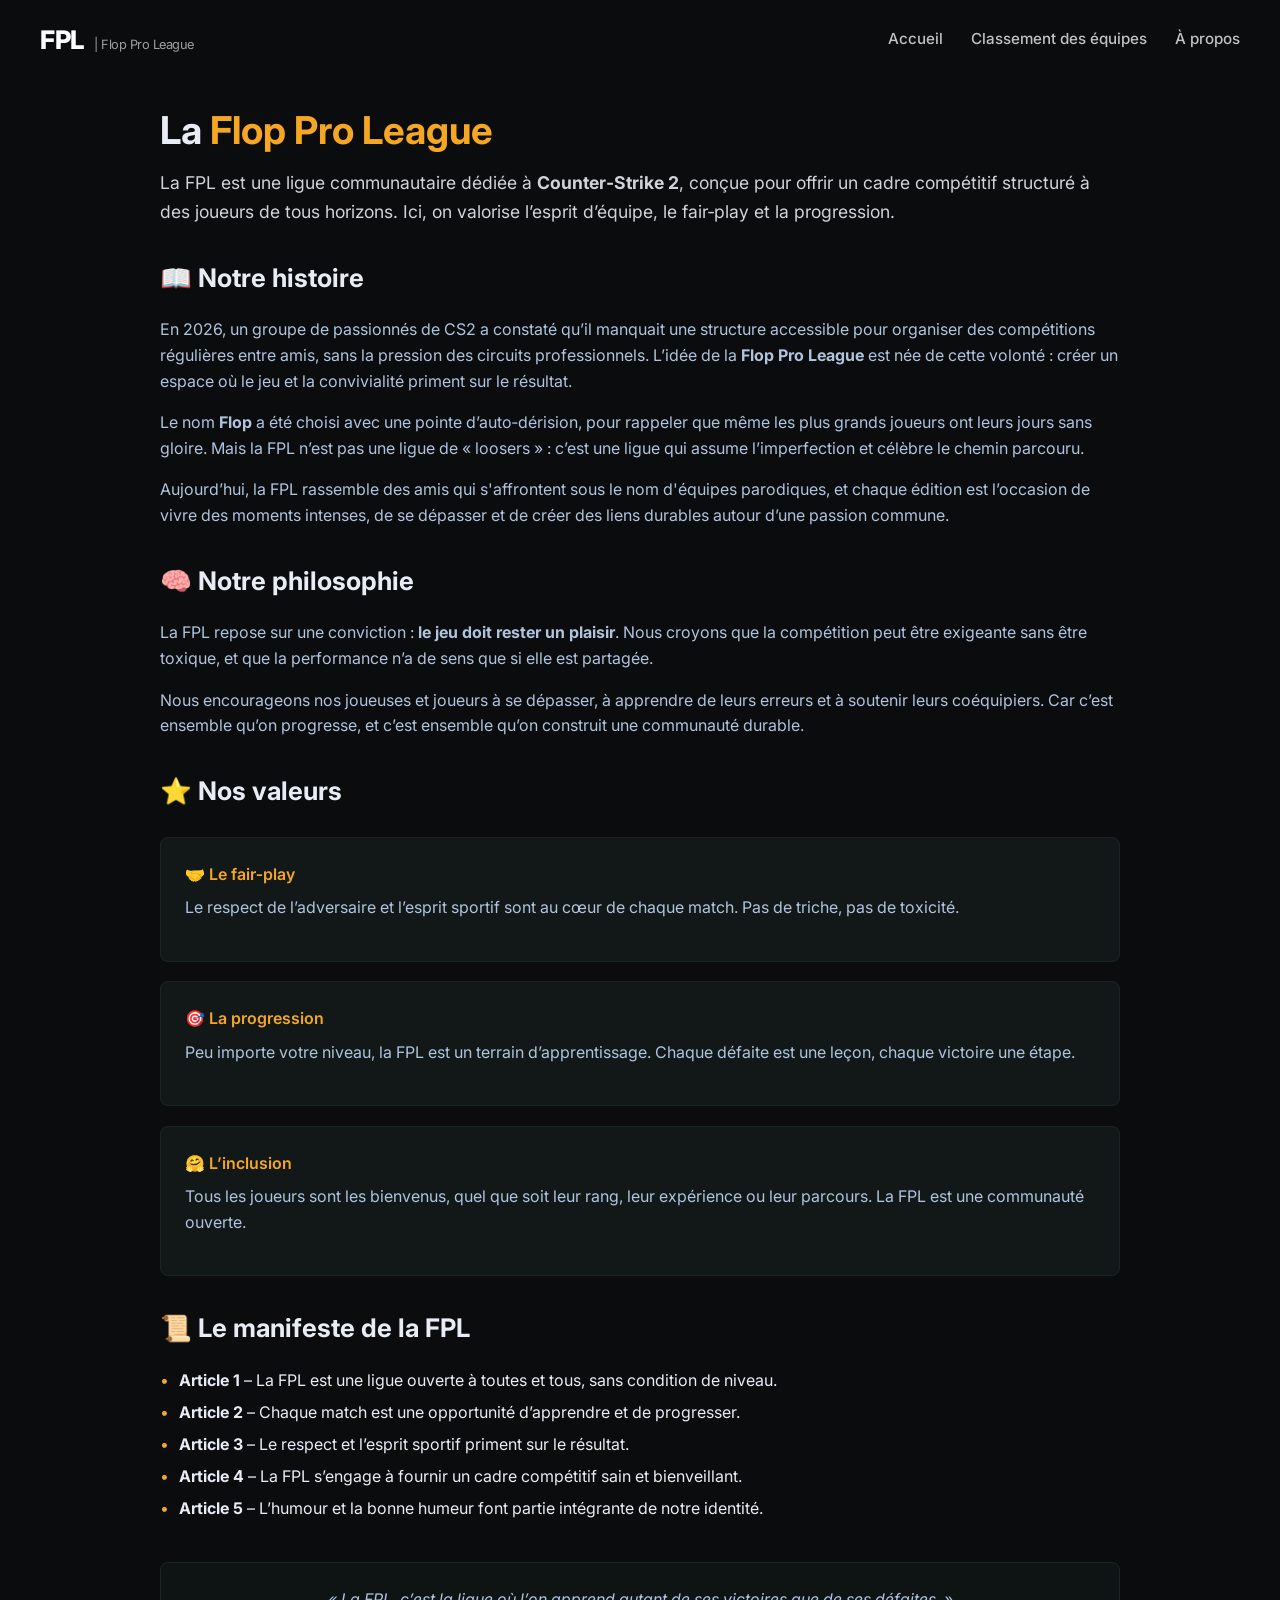
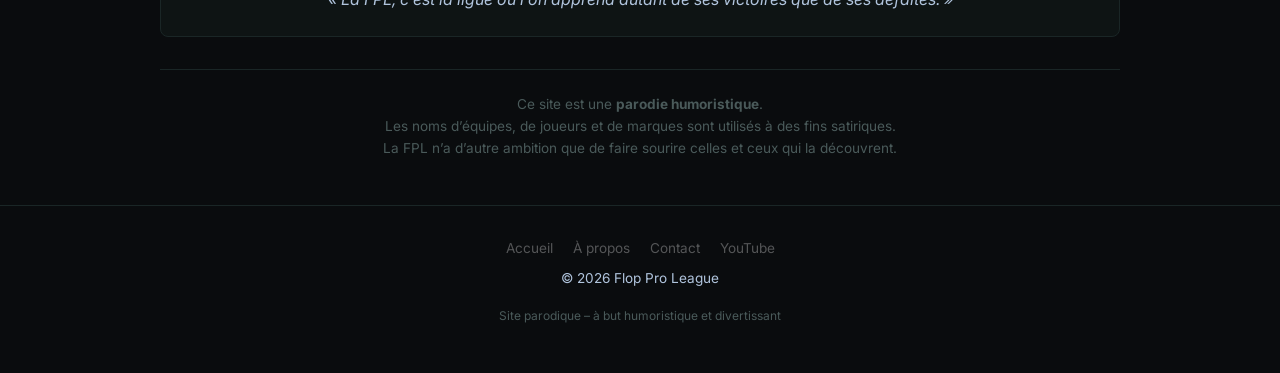
==== about.html @ effb081c "Commit initial" ====
<!DOCTYPE html>
<html lang="fr">
<head>
    <meta charset="UTF-8" />
    <meta name="viewport" content="width=device-width, initial-scale=1.0" />
    <title>À propos – FPL</title>
    <link rel="stylesheet" href="styles.css" />
</head>
<body>

    <div id="header-placeholder"></div>

    <main class="page-content">

        <h1>La <span class="highlight">Flop Pro League</span></h1>

        <p style="font-size:1.1rem; color:#d0d4d8;">
            La FPL est une ligue communautaire dédiée à <strong>Counter‑Strike 2</strong>,
            conçue pour offrir un cadre compétitif structuré à des joueurs de tous horizons.
            Ici, on valorise l’esprit d’équipe, le fair‑play et la progression.
        </p>

        <!-- ===== HISTOIRE ===== -->
        <h2>📖 Notre histoire</h2>
        <p>
            En 2026, un groupe de passionnés de CS2 a constaté qu’il manquait une structure
            accessible pour organiser des compétitions régulières entre amis, sans la pression
            des circuits professionnels. L’idée de la <strong>Flop Pro League</strong> est née
            de cette volonté : créer un espace où le jeu et la convivialité priment sur le résultat.
        </p>
        <p>
            Le nom <strong>Flop</strong> a été choisi avec une pointe d’auto‑dérision, pour
            rappeler que même les plus grands joueurs ont leurs jours sans gloire.
            Mais la FPL n’est pas une ligue de « loosers » : c’est une ligue qui assume
            l’imperfection et célèbre le chemin parcouru.
        </p>
        <p>
            Aujourd’hui, la FPL rassemble des amis qui s'affrontent sous le nom d'équipes parodiques,
            et chaque édition est l’occasion de vivre des moments intenses, de se dépasser et de créer
            des liens durables autour d’une passion commune.
        </p>

        <!-- ===== PHILOSOPHIE ===== -->
        <h2>🧠 Notre philosophie</h2>
        <p>
            La FPL repose sur une conviction : <strong>le jeu doit rester un plaisir</strong>.
            Nous croyons que la compétition peut être exigeante sans être toxique, et que
            la performance n’a de sens que si elle est partagée.
        </p>
        <p>
            Nous encourageons nos joueuses et joueurs à se dépasser, à apprendre de leurs
            erreurs et à soutenir leurs coéquipiers. Car c’est ensemble qu’on progresse,
            et c’est ensemble qu’on construit une communauté durable.
        </p>

        <!-- ===== VALEURS ===== -->
        <h2>⭐ Nos valeurs</h2>

        <div class="card">
            <div class="card-title">🤝 Le fair‑play</div>
            <p>Le respect de l’adversaire et l’esprit sportif sont au cœur de chaque match. Pas de triche, pas de toxicité.</p>
        </div>

        <div class="card">
            <div class="card-title">🎯 La progression</div>
            <p>Peu importe votre niveau, la FPL est un terrain d’apprentissage. Chaque défaite est une leçon, chaque victoire une étape.</p>
        </div>

        <div class="card">
            <div class="card-title">🤗 L’inclusion</div>
            <p>Tous les joueurs sont les bienvenus, quel que soit leur rang, leur expérience ou leur parcours. La FPL est une communauté ouverte.</p>
        </div>

        <!-- ===== MANIFESTE ===== -->
        <h2>📜 Le manifeste de la FPL</h2>
        <ul>
            <li><strong>Article 1</strong> – La FPL est une ligue ouverte à toutes et tous, sans condition de niveau.</li>
            <li><strong>Article 2</strong> – Chaque match est une opportunité d’apprendre et de progresser.</li>
            <li><strong>Article 3</strong> – Le respect et l’esprit sportif priment sur le résultat.</li>
            <li><strong>Article 4</strong> – La FPL s’engage à fournir un cadre compétitif sain et bienveillant.</li>
            <li><strong>Article 5</strong> – L’humour et la bonne humeur font partie intégrante de notre identité.</li>
        </ul>

        <!-- ===== CONCLUSION ===== -->
        <div style="margin-top:2.5rem; padding:1.5rem; background:#0e1414; border-radius:8px; border:1px solid #1a2626; text-align:center;">
            <p style="color:#b0c4dd; font-style:italic; margin:0;">
                « La FPL, c’est la ligue où l’on apprend autant de ses victoires que de ses défaites. »
            </p>
        </div>

        <p style="margin-top:2rem; font-size:0.85rem; color:#4a5a5a; text-align:center; border-top:1px solid #1a2626; padding-top:1.5rem;">
            Ce site est une <strong>parodie humoristique</strong>.<br />
            Les noms d’équipes, de joueurs et de marques sont utilisés à des fins satiriques.<br />
            La FPL n’a d’autre ambition que de faire sourire celles et ceux qui la découvrent.
        </p>

    </main>

    <div id="footer-placeholder"></div>

    <script src="script.js"></script>
</body>
</html>
---- styles.css ----
/* ==========================================
   IMPORTS
   ========================================== */
@import url('https://fonts.googleapis.com/css2?family=Inter:wght@400;600;700;800;900&display=swap');

/* ==========================================
   RESET & BASE
   ========================================== */
* {
    margin: 0;
    padding: 0;
    box-sizing: border-box;
}

body {
    font-family: 'Inter', 'Segoe UI', Roboto, system-ui, sans-serif;
    background: #0a0c0e;
    color: #e8edf5;
    line-height: 1.6;
    min-height: 100vh;
    display: flex;
    flex-direction: column;
}

a {
    color: #f5a623;
    text-decoration: none;
    transition: 0.2s;
}
a:hover {
    color: #d48c1a;
}

/* ==========================================
   HEADER
   ========================================== */
.site-header {
    position: fixed;
    top: 0;
    left: 0;
    width: 100%;
    z-index: 100;
    padding: 20px 40px;
    display: flex;
    justify-content: space-between;
    align-items: center;
    flex-wrap: wrap;
    gap: 1rem;
    background: transparent;
    border-bottom: none;
}

.logo {
    font-size: 1.6rem;
    font-weight: 800;
    color: #fff;
    letter-spacing: -0.5px;
}
.logo span {
    background: linear-gradient(135deg, #f5a623, #d48c1a);
    -webkit-background-clip: text;
    -webkit-text-fill-color: transparent;
    background-clip: text;
}
.logo small {
    font-size: 0.8rem;
    font-weight: 400;
    color: rgba(255, 255, 255, 0.6);
    -webkit-text-fill-color: rgba(255, 255, 255, 0.6);
    margin-left: 6px;
}

.nav-links {
    display: flex;
    gap: 28px;
    align-items: center;
}
.nav-links a {
    color: rgba(255, 255, 255, 0.75);
    text-decoration: none;
    font-size: 0.95rem;
    font-weight: 500;
    transition: 0.2s;
    padding: 4px 0;
    border-bottom: 2px solid transparent;
}
.nav-links a:hover {
    color: #fff;
    border-bottom-color: #f5a623;
}

/* ==========================================
   FOOTER
   ========================================== */
.site-footer {
    background: #0a0c0e;
    border-top: 1px solid #1a2626;
    padding: 2rem 1.5rem;
    text-align: center;
    font-size: 0.85rem;
    color: rgba(255, 255, 255, 0.3);
    margin-top: auto;
}
.site-footer .footer-links {
    display: flex;
    justify-content: center;
    gap: 20px;
    flex-wrap: wrap;
    margin-bottom: 0.5rem;
}
.site-footer .footer-links a {
    color: rgba(255, 255, 255, 0.3);
}
.site-footer .footer-links a:hover {
    color: #f5a623;
}

/* ==========================================
   PAGES GÉNÉRIQUES (about, contact)
   ========================================== */
.page-content {
    flex: 1;
    max-width: 1000px;
    margin: 0 auto;
    width: 100%;
    padding: 100px 20px 30px;
}

h1 {
    font-size: 2.4rem;
    font-weight: 700;
    color: #e8edf5;
    margin-bottom: 0.5rem;
}
h1 .highlight {
    color: #f5a623;
}
h2 {
    font-size: 1.6rem;
    color: #e8edf5;
    margin: 2rem 0 0.8rem;
    padding-bottom: 6px;
}
h3 {
    font-size: 1.2rem;
    color: #f5a623;
    margin: 1.2rem 0 0.4rem;
}
p {
    margin-bottom: 1rem;
    color: #b0c4dd;
}
ul {
    list-style: none;
    padding-left: 0;
}
ul li {
    margin-bottom: 0.4rem;
    padding-left: 1.2rem;
    position: relative;
}
ul li::before {
    content: "•";
    color: #f5a623;
    position: absolute;
    left: 0;
}

.card {
    background: #121818;
    border: 1px solid #1a2626;
    border-radius: 8px;
    padding: 1.5rem;
    margin: 1.2rem 0;
}
.card .card-title {
    font-weight: 600;
    color: #f5a623;
    margin-bottom: 0.5rem;
}

/* ==========================================
   FAQ
   ========================================== */
.faq-item {
    border-bottom: 1px solid #1a2626;
    padding: 0.8rem 0;
}
.faq-item:last-child {
    border-bottom: none;
}
.faq-question {
    font-weight: 600;
    color: #e8edf5;
    cursor: pointer;
    display: flex;
    justify-content: space-between;
    align-items: center;
}
.faq-question:hover {
    color: #f5a623;
}
.faq-question .toggle {
    font-size: 1.2rem;
    color: #f5a623;
}
.faq-answer {
    display: none;
    padding-top: 0.4rem;
    color: #b0c4dd;
}
.faq-answer.open {
    display: block;
}

/* ==========================================
   RESPONSIVE COMMUN
   ========================================== */
@media (max-width: 700px) {
    .site-header {
        padding: 16px 20px;
    }
    .logo {
        font-size: 1.3rem;
    }
    .nav-links {
        gap: 16px;
    }
    .nav-links a {
        font-size: 0.85rem;
    }
    .page-content {
        padding-top: 80px;
    }
    h1 {
        font-size: 1.8rem;
    }
}

@media (max-width: 480px) {
    .site-header {
        flex-direction: column;
        align-items: stretch;
        gap: 8px;
    }
    .nav-links {
        justify-content: center;
    }
}

/* ==========================================
   STYLES INDEX.HTML (hero, stats, editions)
   ========================================== */
.hero {
    position: relative;
    height: 100vh;
    min-height: 650px;
    display: flex;
    flex-direction: column;
    justify-content: center;
    align-items: center;
    text-align: center;
    padding: 2rem 1.5rem;
    overflow: hidden;
}
.hero-video {
    position: absolute;
    top: 0;
    left: 0;
    width: 100%;
    height: 100%;
    object-fit: cover;
    z-index: 0;
}
.hero-overlay {
    position: absolute;
    top: 0;
    left: 0;
    width: 100%;
    height: 100%;
    background: rgba(10, 12, 14, 0.6);
    z-index: 1;
}
.hero-content {
    position: relative;
    z-index: 2;
    max-width: 850px;
    padding: 0 20px;
}
.hero-badge {
    display: inline-block;
    background: rgba(245, 166, 35, 0.15);
    border: 1px solid rgba(245, 166, 35, 0.3);
    color: #f5a623;
    padding: 0.4rem 1.4rem;
    border-radius: 30px;
    font-size: 0.75rem;
    text-transform: uppercase;
    letter-spacing: 2px;
    font-weight: 600;
    margin-bottom: 1.5rem;
}
.hero h1 {
    font-size: clamp(2.8rem, 9vw, 5.5rem);
    font-weight: 900;
    line-height: 1.05;
    margin-bottom: 0.5rem;
    letter-spacing: -1px;
    color: #fff;
}
.hero h1 .highlight {
    background: linear-gradient(135deg, #f5a623, #d48c1a);
    -webkit-background-clip: text;
    -webkit-text-fill-color: transparent;
    background-clip: text;
}
.hero .subtitle {
    font-size: 1.3rem;
    color: rgba(255, 255, 255, 0.7);
    font-weight: 300;
    letter-spacing: 1px;
    margin-bottom: 0.5rem;
}
.hero .tagline {
    font-size: 1.1rem;
    color: rgba(255, 255, 255, 0.6);
    max-width: 600px;
    margin: 1rem auto 2rem;
    line-height: 1.7;
}
.hero .cta-group {
    display: flex;
    flex-wrap: wrap;
    gap: 1rem;
    justify-content: center;
}

.btn-primary {
    display: inline-block;
    background: linear-gradient(135deg, #f5a623, #d48c1a);
    color: #0a0c0e;
    font-weight: 700;
    padding: 0.9rem 2.8rem;
    border-radius: 50px;
    font-size: 1.05rem;
    transition: transform 0.2s, box-shadow 0.2s;
    box-shadow: 0 8px 30px rgba(245, 166, 35, 0.25);
    border: none;
    cursor: pointer;
}
.btn-primary:hover {
    transform: translateY(-3px) scale(1.02);
    box-shadow: 0 12px 40px rgba(245, 166, 35, 0.4);
    color: #0a0c0e;
}
.btn-secondary {
    padding: 0.9rem 2.8rem;
    border-radius: 50px;
    font-size: 1.05rem;
    border: 1px solid rgba(255, 255, 255, 0.25);
    transition: 0.2s;
}
.btn-secondary:hover {
    border-color: #f5a623;
    background: rgba(245, 166, 35, 0.08);
    color: #fff;
}

.scroll-indicator {
    margin-top: 3rem;
    color: rgba(255, 255, 255, 0.35);
    font-size: 0.85rem;
    animation: bounce 2s infinite;
}
@keyframes bounce {
    0%, 100% { transform: translateY(0); }
    50% { transform: translateY(8px); }
}

.stats {
    display: grid;
    grid-template-columns: repeat(auto-fit, minmax(130px, 1fr));
    gap: 1.5rem;
    max-width: 700px;
    margin: 2rem auto 0;
    padding: 1.5rem 1.8rem;
    background: rgba(18, 24, 24, 0.6);
    backdrop-filter: blur(12px);
    border-radius: 16px;
    border: 1px solid rgba(255, 255, 255, 0.06);
}
.stats .stat-item {
    text-align: center;
}
.stats .stat-item .number {
    font-size: 2rem;
    font-weight: 800;
    color: #f5a623;
}
.stats .stat-item .label {
    font-size: 0.75rem;
    color: rgba(255, 255, 255, 0.5);
    text-transform: uppercase;
    letter-spacing: 0.5px;
}

.content-below {
    background: #0a0c0e;
    padding: 4rem 1.5rem 2rem;
    position: relative;
    z-index: 5;
}
.content-below h2 {
    text-align: center;
    font-size: 2rem;
    font-weight: 700;
    color: #e8edf5;
    margin-bottom: 1rem;
}
.content-below .sub-text {
    text-align: center;
    color: rgba(255, 255, 255, 0.5);
    max-width: 600px;
    margin: 0 auto 2rem;
}

.feature-grid {
    display: grid;
    grid-template-columns: repeat(auto-fit, minmax(260px, 1fr));
    gap: 2rem;
    max-width: 1100px;
    margin: 0 auto;
}
.feature-card {
    background: #121818;
    border: 1px solid #1a2626;
    border-radius: 12px;
    padding: 2rem 1.5rem;
    text-align: center;
    transition: 0.2s;
}
.feature-card:hover {
    border-color: #f5a62340;
}
.feature-card .icon {
    font-size: 2.4rem;
    margin-bottom: 0.8rem;
}
.feature-card h3 {
    color: #e8edf5;
    font-size: 1.2rem;
    margin-bottom: 0.4rem;
}
.feature-card p {
    color: rgba(255, 255, 255, 0.5);
    font-size: 0.95rem;
    margin: 0;
}

.editions-section {
    background: #0a0c0e;
    padding: 2rem 1.5rem 4rem;
    position: relative;
    z-index: 5;
    border-top: 1px solid #1a2626;
}
.editions-section h2 {
    text-align: center;
    font-size: 2rem;
    font-weight: 700;
    color: #e8edf5;
    margin-bottom: 0.5rem;
}
.editions-section .sub-text {
    text-align: center;
    color: rgba(255, 255, 255, 0.5);
    max-width: 600px;
    margin: 0 auto 2rem;
}

.editions-vertical {
    max-width: 700px;
    margin: 0 auto;
    display: flex;
    flex-direction: column;
    gap: 1.5rem;
}
.edition-card {
    background: #121818;
    border: 1px solid #1a2626;
    border-radius: 12px;
    padding: 1.5rem 2rem;
    transition: 0.2s;
    display: flex;
    flex-wrap: wrap;
    align-items: center;
    justify-content: space-between;
    gap: 1rem;
}
.edition-card:hover {
    border-color: #f5a62340;
    transform: translateX(4px);
}
.edition-card .edition-info {
    display: flex;
    flex-direction: column;
    gap: 0.2rem;
}
.edition-card .edition-name {
    font-size: 1.2rem;
    font-weight: 700;
    color: #e8edf5;
}
.edition-card .edition-status {
    font-size: 0.85rem;
    color: rgba(255, 255, 255, 0.5);
}
.edition-card .edition-status .latest {
    color: #f5a623;
    font-weight: 600;
}
.edition-card .edition-link {
    background: rgba(245, 166, 35, 0.12);
    color: #f5a623;
    padding: 0.4rem 1.2rem;
    border-radius: 30px;
    font-size: 0.85rem;
    font-weight: 600;
    border: 1px solid rgba(245, 166, 35, 0.2);
    flex-shrink: 0;
}
.edition-card .edition-link:hover {
    background: rgba(245, 166, 35, 0.2);
    border-color: #f5a623;
}

.bracket-wrapper {
    max-width: 1280px;
    margin: 0 auto;
    padding: 100px 1.5rem 2rem;
    width: 100%;
    overflow-x: auto;
}

.bracket-wrapper h1 {
    font-size: 2rem;
    font-weight: 700;
    color: #e8edf5;
    margin-bottom: 1.5rem;
    text-align: center;
}

.bracket-tree {
    display: flex;
    flex-direction: row-reverse;
    justify-content: center;
    min-width: max-content;
    padding: 40px 24px;
}

.bracket-tree ul {
    display: flex;
    flex-direction: column;
    justify-content: center;
    list-style: none;
    padding: 0 48px 0 0;
    position: relative;
}

.bracket-tree > ul {
    padding-right: 0;
}

.bracket-tree li {
    display: flex;
    flex-direction: row-reverse;
    align-items: center;
    position: relative;
    padding: 18px 0;
    margin: 0;
}

.bracket-tree li::before,
.bracket-tree ul::before,
.bracket-tree li::after {
    content: "";
    position: absolute;
    display: block;
    border-color: #3d4d5d;
}

/* Horizontal stub: spans the RIGHT half of the gap (24px), connecting the vertical bar to the parent match box */
.bracket-tree ul::before {
    top: 50%;
    right: 0;
    left: auto;
    width: 24px;
    border-top: 2px solid #3d4d5d;
}

.bracket-tree > ul::before {
    display: none;
}

/* Horizontal stub per li: 24px going right from match box edge to the vertical bar */
.bracket-tree li::before {
    top: 50%;
    right: -24px;
    left: auto;
    width: 24px;
    border-top: 2px solid #3d4d5d;
}

/* Vertical bar connecting siblings */
.bracket-tree li::after {
    top: 0;
    bottom: 0;
    right: -24px;
    border-right: 2px solid #3d4d5d;
}

.bracket-tree > ul > li::before,
.bracket-tree > ul > li::after {
    display: none;
}

.bracket-tree li:first-child::after {
    top: 50%;
}

.bracket-tree li:last-child::after {
    bottom: 50%;
}

.bracket-tree li:only-child::after {
    display: none;
}

.match-box {
    width: 230px;
    min-height: 116px;
    background: linear-gradient(180deg, #19232d, #121a22);
    border: 1px solid #2f4050;
    border-radius: 8px;
    color: #e8edf5;
    display: flex;
    flex-direction: column;
    overflow: hidden;
    cursor: pointer;
    box-shadow: 0 10px 24px rgba(0, 0, 0, 0.25);
    transition: transform 0.2s ease, border-color 0.2s ease, box-shadow 0.2s ease;
    position: relative;
    z-index: 1;
    padding: 0;
    font: inherit;
    text-align: left;
}

.match-box:hover,
.match-box:focus-visible {
    transform: translateY(-2px);
    border-color: #f5a623;
    box-shadow: 0 14px 30px rgba(245, 166, 35, 0.14);
    outline: none;
}

.match-box-empty {
    cursor: default;
    opacity: 0.64;
    border-style: dashed;
}

.match-box-empty:hover {
    transform: none;
    border-color: #2f4050;
    box-shadow: 0 10px 24px rgba(0, 0, 0, 0.25);
}

.match-round {
    background: rgba(245, 166, 35, 0.12);
    color: #f5a623;
    font-size: 0.72rem;
    font-weight: 800;
    letter-spacing: 0.08em;
    padding: 6px 10px;
    text-transform: uppercase;
    border-bottom: 1px solid #2f4050;
}

.match-team {
    display: flex;
    align-items: center;
    gap: 8px;
    min-height: 39px;
    padding: 8px 10px;
    color: #aebccd;
    background: #17212b;
    border-bottom: 1px solid #263747;
    font-size: 0.9rem;
    font-weight: 700;
}

.match-team:last-child {
    border-bottom: none;
}

.match-team.winner {
    background: linear-gradient(90deg, rgba(47, 112, 72, 0.9), rgba(26, 62, 44, 0.9));
    color: #f8fff9;
}

.match-team.is-empty {
    color: #637184;
}

.match-team .team-logo,
.modal .team img,
.modal-logo-empty {
    width: 24px;
    height: 24px;
    flex: 0 0 24px;
    object-fit: contain;
}

.team-logo-empty,
.modal-logo-empty {
    display: inline-block;
    border-radius: 5px;
    background: rgba(255, 255, 255, 0.06);
    border: 1px dashed rgba(255, 255, 255, 0.16);
}

.match-team .name {
    flex: 1;
    min-width: 0;
    overflow: hidden;
    text-overflow: ellipsis;
    white-space: nowrap;
}

.match-team .score {
    min-width: 30px;
    text-align: center;
    background-color: #0f1720;
    padding: 2px 8px;
    border-radius: 4px;
    font-family: monospace;
    font-size: 0.9rem;
    color: #e2e8f0;
}

.match-team.winner .score {
    background-color: rgba(7, 39, 25, 0.8);
    color: #fff;
}

.modal-overlay {
    display: none;
    position: fixed;
    inset: 0;
    background: rgba(0, 0, 0, 0.8);
    backdrop-filter: blur(6px);
    justify-content: center;
    align-items: center;
    z-index: 1000;
    padding: 1rem;
}

.modal-overlay.active {
    display: flex;
}

.modal {
    background: #141c1c;
    border: 1px solid #2a3a3a;
    border-radius: 12px;
    padding: 2rem;
    max-width: 520px;
    width: min(90vw, 520px);
    max-height: 90vh;
    overflow-y: auto;
    animation: modalFade 0.25s ease;
    position: relative;
}

@keyframes modalFade {
    from { opacity: 0; transform: scale(0.95); }
    to { opacity: 1; transform: scale(1); }
}

.modal-close {
    position: absolute;
    top: 12px;
    right: 16px;
    background: none;
    border: none;
    color: #8a9a9a;
    font-size: 1.8rem;
    cursor: pointer;
}

.modal-close:hover {
    color: #fff;
}

.modal h2 {
    color: #f5a623;
    font-size: 1.4rem;
    margin-bottom: 1rem;
    text-align: center;
}

.modal .match-summary {
    display: flex;
    justify-content: space-between;
    align-items: center;
    gap: 1rem;
    padding: 0.55rem 0;
    border-bottom: 1px solid #1a2626;
}

.modal .match-summary .team {
    display: flex;
    align-items: center;
    gap: 8px;
    font-weight: 600;
}

.modal .match-summary .score {
    font-weight: 700;
    color: #f5a623;
    font-size: 1.2rem;
}

/* Clickable team link inside match modal */
.modal-team-link {
    display: flex;
    align-items: center;
    gap: 8px;
    font-weight: 600;
    color: inherit;
    text-decoration: none;
    transition: color 0.15s;
}

.modal-team-link:hover {
    color: #f5a623;
    text-decoration: underline;
}

.modal .maps-detail {
    margin-top: 1rem;
}

.modal .maps-detail h3 {
    color: #8a9a9a;
    margin: 0.8rem 0 0.4rem;
}

.modal .maps-detail .map-row {
    display: flex;
    justify-content: space-between;
    gap: 1rem;
    padding: 4px 0;
    border-bottom: 1px solid #0a1010;
    font-size: 0.9rem;
}

.modal .maps-detail .map-name {
    color: #8a9a9a;
}

.modal .maps-detail .map-score {
    font-weight: 600;
    color: #e0e0e0;
}

.winner-banner {
    text-align: center;
    color: #8bc34a;
    font-weight: 700;
    margin-top: 1rem;
    padding: 0.5rem;
    border: 1px solid rgba(139, 195, 74, 0.25);
    border-radius: 6px;
    background: rgba(139, 195, 74, 0.08);
}

.modal-muted {
    color: #8a9a9a;
    margin-top: 1rem;
    font-style: italic;
}

.modal-centered {
    text-align: center;
}

.modal .players-section {
    margin-top: 1rem;
    border-top: 1px solid #1a2626;
    padding-top: 1rem;
}

.modal .players-section .team-players {
    margin-bottom: 0.5rem;
}

.modal .players-section .team-players strong {
    color: #e8edf5;
}

.modal .players-section .team-players .player-tag {
    display: inline-block;
    background: #0a1010;
    padding: 0.2rem 0.6rem;
    border-radius: 12px;
    font-size: 0.8rem;
    margin: 0.2rem 0.2rem 0 0;
    border: 1px solid #1a2626;
}

.modal-actions {
    text-align: center;
    margin-top: 1rem;
}

.modal .youtube-link {
    display: inline-block;
    background: #ff0000;
    color: #fff;
    padding: 0.5rem 1.2rem;
    border-radius: 30px;
    font-weight: 600;
    font-size: 0.9rem;
    transition: 0.2s;
}

.modal .youtube-link:hover {
    background: #cc0000;
    transform: scale(1.02);
}

.no-matches {
    color: rgba(255, 255, 255, 0.4);
    text-align: center;
    padding: 2rem 0;
}

.back-link {
    display: inline-block;
    margin-top: 1.5rem;
    color: #f5a623;
    font-weight: 600;
}

.back-link:hover {
    text-decoration: underline;
}

/* Team name links inside bracket match boxes */
.team-name-link {
    flex: 1;
    min-width: 0;
    overflow: hidden;
    text-overflow: ellipsis;
    white-space: nowrap;
    color: inherit;
    text-decoration: none;
    transition: color 0.15s;
}

.team-name-link:hover {
    color: #f5a623;
    text-decoration: underline;
}

.match-team.winner .team-name-link:hover {
    color: #fff;
}

/* Logo link wrapper */
.team-logo-link {
    display: flex;
    align-items: center;
    flex-shrink: 0;
    line-height: 0;
    border-radius: 3px;
    transition: opacity 0.15s;
}

.team-logo-link:hover {
    opacity: 0.8;
}

@media (max-width: 760px) {
    .bracket-wrapper {
        padding: 90px 1rem 2rem;
    }

    .bracket-wrapper h1 {
        font-size: 1.55rem;
    }

    .bracket-tree {
        justify-content: flex-end;
        padding: 28px 12px;
    }

    .bracket-tree ul {
        padding-right: 34px;
        padding-left: 0;
    }

    .bracket-tree ul::before {
        right: 0;
        width: 17px;
    }

    .bracket-tree li::before {
        right: -17px;
        width: 17px;
    }

    .bracket-tree li::after {
        right: -17px;
    }

    .match-box {
        width: 205px;
        min-height: 108px;
    }

    .match-team {
        font-size: 0.82rem;
        min-height: 36px;
    }
}
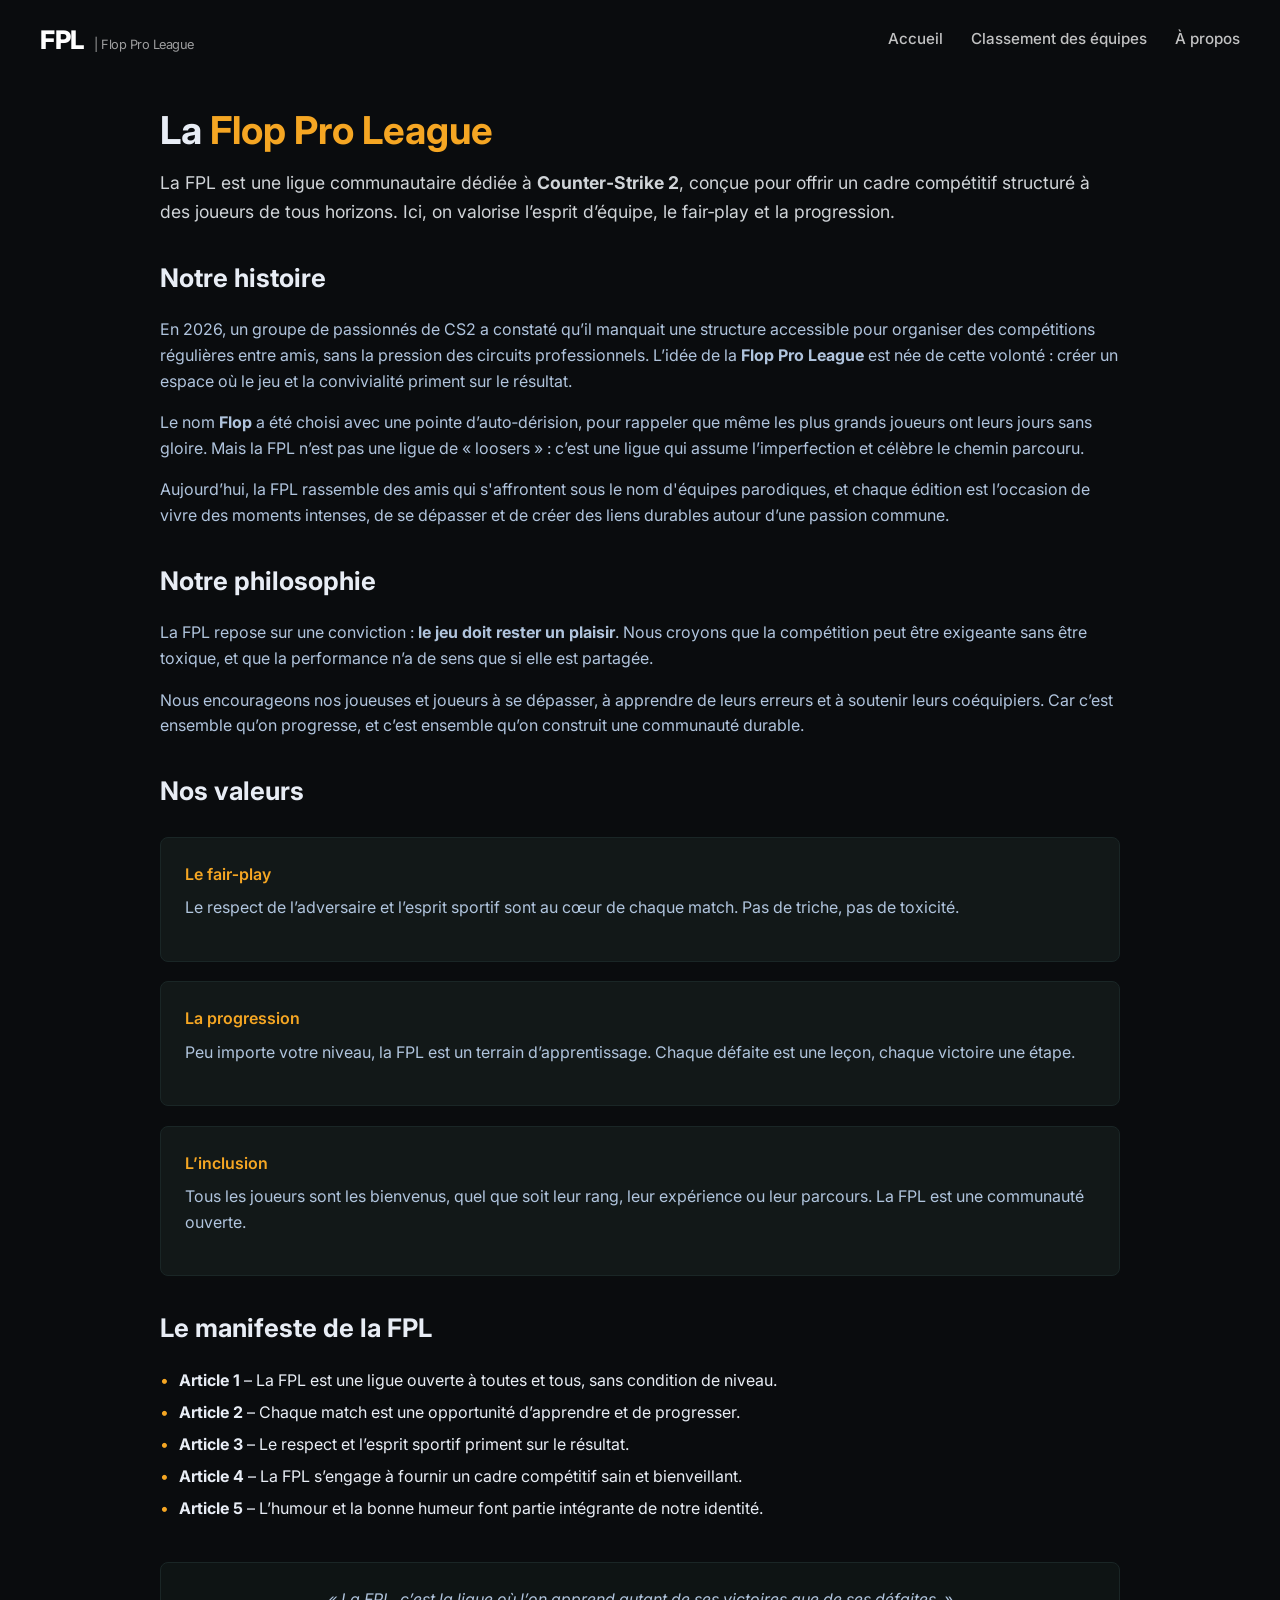
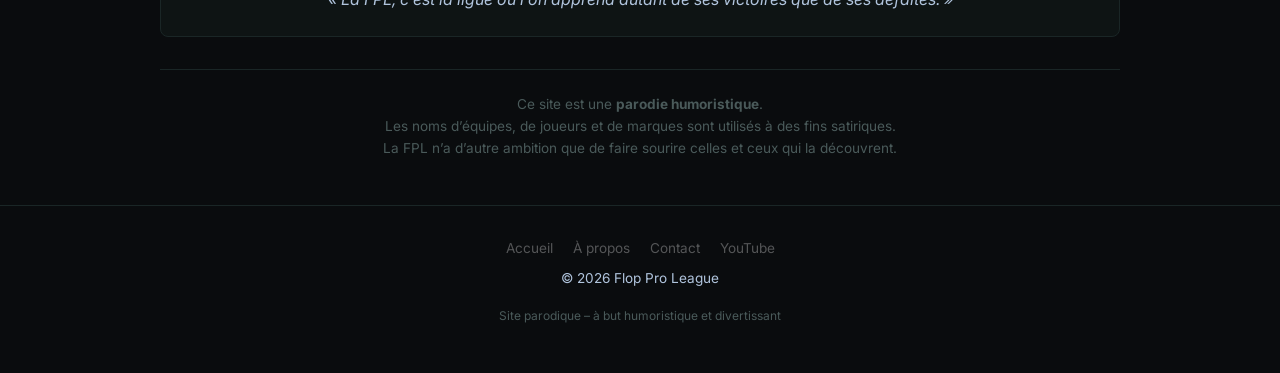
==== commit 3727069a: "MAJ about" ====
--- a/about.html
+++ b/about.html
@@ -21,7 +21,7 @@
         </p>
 
         <!-- ===== HISTOIRE ===== -->
-        <h2>📖 Notre histoire</h2>
+        <h2>Notre histoire</h2>
         <p>
             En 2026, un groupe de passionnés de CS2 a constaté qu’il manquait une structure
             accessible pour organiser des compétitions régulières entre amis, sans la pression
@@ -41,7 +41,7 @@
         </p>
 
         <!-- ===== PHILOSOPHIE ===== -->
-        <h2>🧠 Notre philosophie</h2>
+        <h2>Notre philosophie</h2>
         <p>
             La FPL repose sur une conviction : <strong>le jeu doit rester un plaisir</strong>.
             Nous croyons que la compétition peut être exigeante sans être toxique, et que
@@ -54,25 +54,25 @@
         </p>
 
         <!-- ===== VALEURS ===== -->
-        <h2>⭐ Nos valeurs</h2>
+        <h2>Nos valeurs</h2>
 
         <div class="card">
-            <div class="card-title">🤝 Le fair‑play</div>
+            <div class="card-title">Le fair‑play</div>
             <p>Le respect de l’adversaire et l’esprit sportif sont au cœur de chaque match. Pas de triche, pas de toxicité.</p>
         </div>
 
         <div class="card">
-            <div class="card-title">🎯 La progression</div>
+            <div class="card-title">La progression</div>
             <p>Peu importe votre niveau, la FPL est un terrain d’apprentissage. Chaque défaite est une leçon, chaque victoire une étape.</p>
         </div>
 
         <div class="card">
-            <div class="card-title">🤗 L’inclusion</div>
+            <div class="card-title">L’inclusion</div>
             <p>Tous les joueurs sont les bienvenus, quel que soit leur rang, leur expérience ou leur parcours. La FPL est une communauté ouverte.</p>
         </div>
 
         <!-- ===== MANIFESTE ===== -->
-        <h2>📜 Le manifeste de la FPL</h2>
+        <h2>Le manifeste de la FPL</h2>
         <ul>
             <li><strong>Article 1</strong> – La FPL est une ligue ouverte à toutes et tous, sans condition de niveau.</li>
             <li><strong>Article 2</strong> – Chaque match est une opportunité d’apprendre et de progresser.</li>
--- a/styles.css
+++ b/styles.css
@@ -51,6 +51,12 @@
 }
 
 .logo {
+    font-size: 1.6rem;
+    font-weight: 800;
+    color: #fff;
+    letter-spacing: -0.5px;
+}
+.logo a{
     font-size: 1.6rem;
     font-weight: 800;
     color: #fff;
